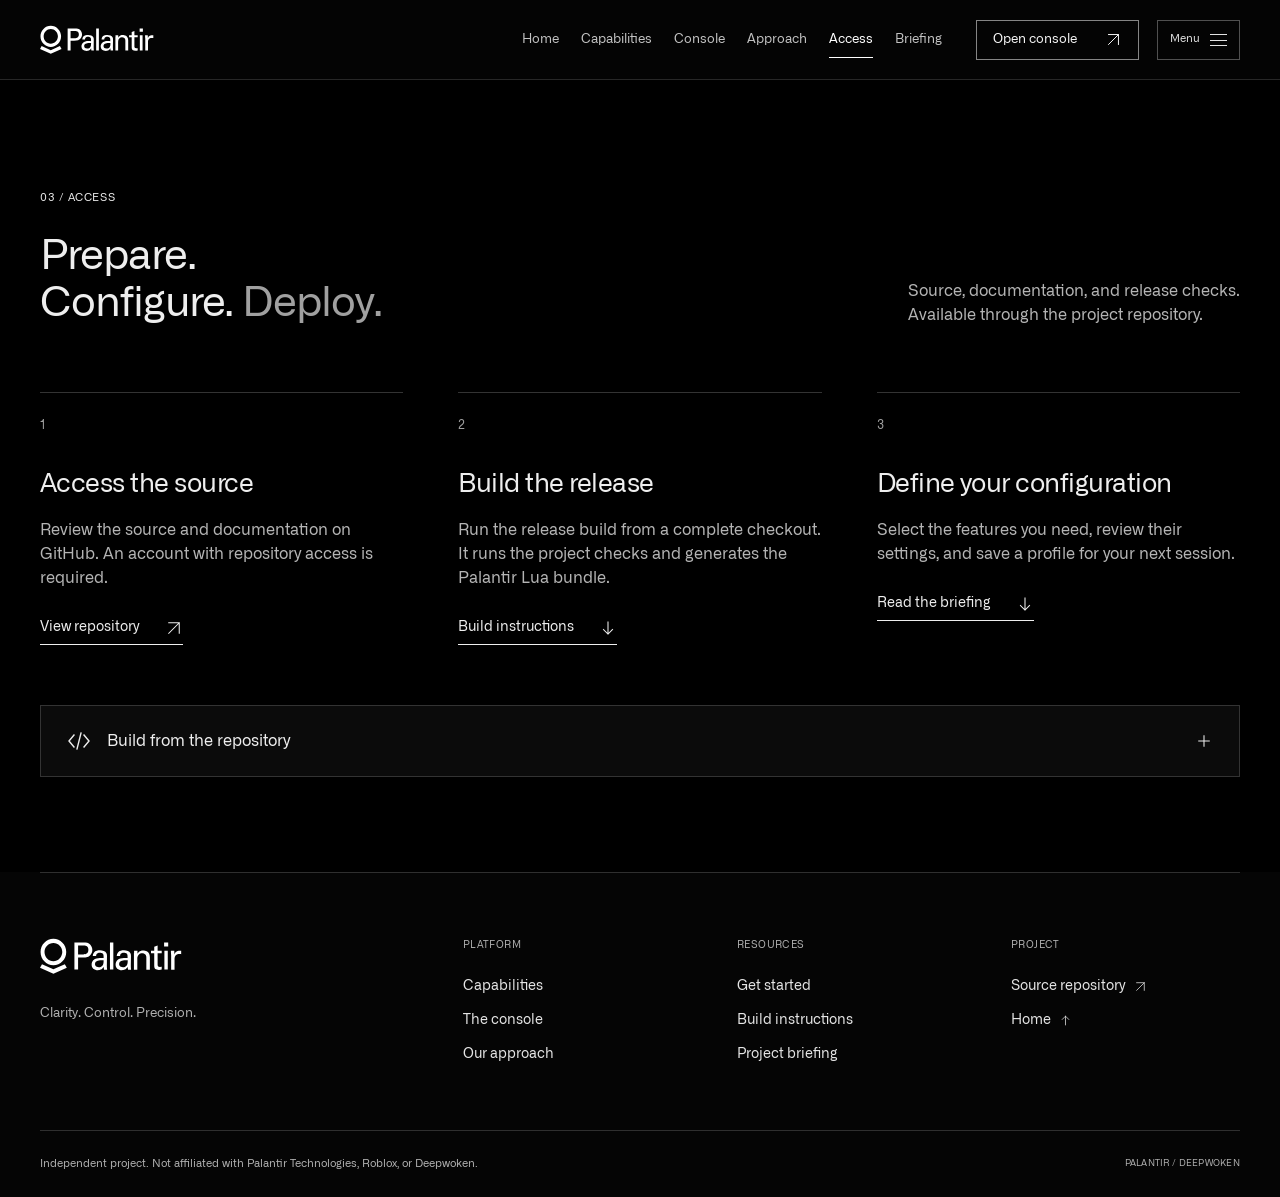
==== website/access/index.html @ 002abb77 "Use standalone page URLs and document loading transitions" ====
<!doctype html>
<!-- Generated by tools/build-site-pages.mjs from tools/site-template.html. -->
<html lang="en" class="site-views-ready" data-page="guide" data-view="guide">
<head>
  <meta charset="utf-8">
  <meta name="viewport" content="width=device-width, initial-scale=1">
  <meta name="theme-color" content="#000000">
  <meta name="color-scheme" content="dark">
  <meta name="description" content="Palantir brings situational awareness and precise control to Deepwoken. Combat analysis, world visuals, and session tools in one interface.">
  <meta property="og:title" content="Access — Palantir">
  <meta property="og:description" content="Palantir brings situational awareness and precise control to Deepwoken. Combat analysis, world visuals, and session tools in one interface.">
  <meta property="og:type" content="website">
  <meta property="og:url" content="https://corax32.github.io/palantir-z/access/">
  <link rel="canonical" href="https://corax32.github.io/palantir-z/access/">
  <title>Access — Palantir</title>
  <script>
    (() => {
      const root = document.documentElement;
      const page = root.dataset?.page || 'home';
      let arriving = false;
      try {
        if (typeof location.href === 'string') {
          const aliases = {'#features':'capabilities/','#interface':'console/','#approach':'approach/','#guide':'access/','#questions':'briefing/','#build-guide':'access/#build-guide'};
          if (page === 'home' && aliases[location.hash]) {
            location.replace(new URL(aliases[location.hash], location.href).href);
            return;
          }
          try {
            const key = 'palantir.page-transition.v1';
            const rawMarker = sessionStorage.getItem(key);
            sessionStorage.removeItem(key);
            const marker = JSON.parse(rawMarker || 'null');
            const age = Date.now() - Number(marker?.at);
            arriving = marker?.url === location.href && age >= 0 && age < 15000
              && !(typeof matchMedia === 'function' && matchMedia('(prefers-reduced-motion: reduce)').matches);
            if (arriving) root.classList.add('page-arriving');
          } catch { /* Navigation still works when storage is unavailable. */ }
        }
        const backNavigation = performance.getEntriesByType('navigation')[0]?.type === 'back_forward';
        const requested = new URLSearchParams(location.search).get('intro') === '1';
        if (!arriving && (requested || (page === 'home' && !backNavigation && !location.hash))) {
          root.classList.add('intro-pending');
        }
      } catch { /* Content remains usable when visual setup is unavailable. */ }
    })();
  </script>
  <link rel="icon" href="../favicon.svg?v=20261020-official-mark" type="image/svg+xml">
  <link rel="stylesheet" href="../palantir-preview.css?v=20261022-isolated">
  <link rel="stylesheet" href="../styles.css?v=20261022-pages">
  <link rel="stylesheet" href="../motion.css?v=20261022-pages">
  <link rel="preload" href="../assets/fonts/AllianceNo1-Regular.woff2" as="font" type="font/woff2" crossorigin>
  <link rel="preload" href="../assets/fonts/AllianceNo2-Regular.woff2" as="font" type="font/woff2" crossorigin>
  <link rel="stylesheet" href="../brand.css?v=20261022-editorial">
  <link rel="stylesheet" href="../transitions.css?v=20261022-pages">
  <script src="../motion.js?v=20261022-pages" defer></script>
  <script src="../app.js?v=20261022-pages" defer></script>
  <script src="../transitions.js?v=20261022-pages" defer></script>
  <script src="../palantir-controls.js?v=20261020-palantir" defer></script>
  <script src="../palantir-preview.js?v=20261022-pages" defer></script>
</head>
<body>
  <a class="skip-link" href="#main">Skip to content</a>
  <div id="page-transition" data-phase="idle" aria-hidden="true" inert>
    <div class="transition-curtain"></div>
    <div class="transition-mark"><img src="../assets/palantir-mark.svg" width="401" height="494" alt=""></div>
  </div>
  <div class="site-intro" id="site-intro" aria-hidden="true">
    <div class="intro-grid" aria-hidden="true"></div>
    <div class="intro-center" aria-hidden="true">
      <div class="intro-frame"><span></span><span></span><span></span><span></span></div>
      <div class="intro-logo-wrap">
        <svg class="intro-logo" viewBox="0 0 401 494" aria-hidden="true"><defs><path id="intro-mark-shape" pathLength="1" d="M371.928849,357.289894 L400.39,410.386051 L200.423563,493.218741 L0.39,410.386051 L28.9182766,357.289894 L200.423563,429.315402 L371.928849,357.289894 Z M200.423563,0.72 C306.347375,0.72 392.267832,84.2239436 392.267832,187.194241 C392.267832,290.164538 306.414501,373.668481 200.423563,373.668481 C94.4326246,373.668481 8.51216815,290.164538 8.51216815,187.194241 C8.51216815,84.2239436 94.4326246,0.72 200.423563,0.72 Z M200.423563,58.4478067 C127.122673,58.4478067 67.783858,116.108488 67.783858,187.328491 C67.783858,258.548495 127.189799,316.276301 200.423563,316.276301 C273.657327,316.276301 333.063267,258.61562 333.063267,187.395617 C333.063267,116.175613 273.724452,58.4478067 200.423563,58.4478067 Z"/></defs><use class="intro-outline" href="#intro-mark-shape"/><use class="intro-fill" href="#intro-mark-shape"/></svg>
      </div>
      <img class="intro-wordmark" src="../assets/palantir-wordmark.svg" width="83" height="21" alt="">
      <span class="intro-caption">CLARITY. CONTROL. PRECISION.</span>
    </div>
    <button class="intro-skip" type="button" tabindex="-1">Skip intro <svg class="icon" aria-hidden="true" focusable="false"><use href="#arrow-up-right"/></svg></button>
  </div>
  <svg class="icon-definitions" xmlns="http://www.w3.org/2000/svg" aria-hidden="true">
    <symbol id="arrow-up-right" viewBox="0 0 24 24"><path d="M5 19 19 5M5 5h14v14"/></symbol>
    <symbol id="arrow-right" viewBox="0 0 24 24"><path d="M4 12h16m-6-6 6 6-6 6"/></symbol>
    <symbol id="icon-home" viewBox="0 0 24 24"><path d="m3 10 9-7 9 7M5 8.5v11a1 1 0 0 0 1 1h4v-6h4v6h4a1 1 0 0 0 1-1v-11"/></symbol>
    <symbol id="icon-combat" viewBox="0 0 24 24"><path d="m8.5 12.5 8.3-8.3L21 3l-1.2 4.2-8.3 8.3ZM7 11l6 6m-3-3-4.2 4.2"/><circle cx="4.75" cy="19.25" r="1.5"/></symbol>
    <symbol id="icon-defense" viewBox="0 0 24 24"><path d="m12 3 8 3v6c0 5-8 9-8 9s-8-4-8-9V6l8-3Z"/><path d="m8 12 3 3 5-6"/></symbol>
    <symbol id="icon-visuals" viewBox="0 0 24 24"><path d="M2 12s4-7 10-7 10 7 10 7-4 7-10 7S2 12 2 12Z"/><circle cx="12" cy="12" r="3"/></symbol>
    <symbol id="icon-profiles" viewBox="0 0 24 24"><path d="M5 3v18M12 3v18M19 3v18"/><path d="M2 8h6m1 9h6m1-10h6"/></symbol>
    <symbol id="icon-performance" viewBox="0 0 24 24"><path d="M3 17V8m6 9V4m6 13v-6m6 6V6M2 21h20"/></symbol>
    <symbol id="icon-copy" viewBox="0 0 24 24"><rect x="8" y="8" width="12" height="13" rx="2"/><path d="M16 8V3H3v13h5"/></symbol>
    <symbol id="arrow-down-right" viewBox="0 0 24 24"><path d="m5 5 14 14M5 19h14V5"/></symbol>
    <symbol id="arrow-up-left" viewBox="0 0 24 24"><path d="M19 19 5 5m0 14V5h14"/></symbol>
    <symbol id="arrow-down" viewBox="0 0 24 24"><path d="M12 4v16m-6-6 6 6 6-6"/></symbol>
    <symbol id="arrow-up" viewBox="0 0 24 24"><path d="M12 20V4m-6 6 6-6 6 6"/></symbol>
    <symbol id="icon-plus" viewBox="0 0 24 24"><path d="M5 12h14M12 5v14"/></symbol>
    <symbol id="icon-turn" viewBox="0 0 24 24"><path d="M5 4v9a3 3 0 0 0 3 3h12m-4-4 4 4-4 4"/></symbol>
    <symbol id="icon-automation" viewBox="0 0 24 24"><path d="M4 10V7a3 3 0 0 1 3-3h13m-4-3 4 3-4 3M20 14v3a3 3 0 0 1-3 3H4m4-3-4 3 4 3"/><path d="M10 10h4v4h-4z"/></symbol>
    <symbol id="icon-code" viewBox="0 0 24 24"><path d="m7 6-5 6 5 6m10-12 5 6-5 6M14 4l-4 16"/></symbol>
    <symbol id="icon-monitor" viewBox="0 0 24 24"><path d="M3 4h18v13H3zM8 21h8m-4-4v4"/><path d="M6 7h4"/></symbol>
    <symbol id="icon-minimize" viewBox="0 0 24 24"><path d="M5 16h14"/></symbol>
    <symbol id="icon-maximize" viewBox="0 0 24 24"><path d="M5 5h14v14H5z"/></symbol>
  </svg>

  <header class="site-header">
    <a class="brand" href=".././" aria-label="Palantir home"><img class="brand-logo" src="../assets/palantir-wordmark.svg" width="83" height="21" alt="" aria-hidden="true"></a>
    <div class="header-shortcuts" role="navigation" aria-label="Page tabs"><a href=".././">Home</a><a href="../capabilities/">Capabilities</a><a href="../console/">Console</a><a href="../approach/">Approach</a><a href="../access/" aria-current="page">Access</a><a href="../briefing/">Briefing</a></div>
    <div class="header-actions">
      <a class="header-start" href="../console/">Open console <svg class="icon" aria-hidden="true" focusable="false"><use href="#arrow-up-right"/></svg></a>
      <button class="menu-toggle" type="button" aria-expanded="false" aria-controls="navigation"><span>Menu</span><span class="menu-lines" aria-hidden="true"></span></button>
    </div>
    <nav id="navigation" aria-label="Main navigation">
      <div class="nav-main"><span class="nav-label">NAVIGATION</span><a href=".././">Home <svg class="icon" aria-hidden="true" focusable="false"><use href="#arrow-up-right"/></svg></a><a href="../capabilities/">Capabilities <svg class="icon" aria-hidden="true" focusable="false"><use href="#arrow-up-right"/></svg></a><a href="../console/">The console <svg class="icon" aria-hidden="true" focusable="false"><use href="#arrow-up-right"/></svg></a><a href="../approach/">Our approach <svg class="icon" aria-hidden="true" focusable="false"><use href="#arrow-up-right"/></svg></a><a href="../access/" aria-current="page">Access <svg class="icon" aria-hidden="true" focusable="false"><use href="#arrow-up-right"/></svg></a></div>
      <div class="nav-aside"><span class="nav-label">PALANTIR / DEEPWOKEN</span><p>Clarity.<br>Control.<br>Precision.</p><a href="../briefing/">Project briefing <svg class="icon" aria-hidden="true" focusable="false"><use href="#arrow-right"/></svg></a><a href="https://github.com/corax32/palantir-main" target="_blank" rel="noopener noreferrer">Source repository <svg class="icon" aria-hidden="true" focusable="false"><use href="#arrow-up-right"/></svg></a></div>
    </nav>
  </header>

  <main id="main">
    <section id="guide" class="guide section-shell" data-site-view="guide" aria-labelledby="guide-title">
      <div class="section-heading"><div><span class="eyebrow">03 / ACCESS</span><h2 id="guide-title">Prepare.<br>Configure. <span class="muted-word">Deploy.</span></h2></div><p>Source, documentation, and release checks.<br>Available through the project repository.</p></div>
      <div class="guide-grid"><article class="guide-step"><span class="step-number">1</span><h3>Access the source</h3><p>Review the source and documentation on GitHub. An account with repository access is required.</p><a class="text-link" href="https://github.com/corax32/palantir-main" target="_blank" rel="noopener noreferrer">View repository <svg class="icon" aria-hidden="true" focusable="false"><use href="#arrow-up-right"/></svg></a></article><article class="guide-step"><span class="step-number">2</span><h3>Build the release</h3><p>Run the release build from a complete checkout. It runs the project checks and generates the Palantir Lua bundle.</p><a class="text-link" href="#build-guide">Build instructions <svg class="icon" aria-hidden="true" focusable="false"><use href="#arrow-down"/></svg></a></article><article class="guide-step"><span class="step-number">3</span><h3>Define your configuration</h3><p>Select the features you need, review their settings, and save a profile for your next session.</p><a class="text-link" href="../briefing/">Read the briefing <svg class="icon" aria-hidden="true" focusable="false"><use href="#arrow-down"/></svg></a></article></div>
      <details class="build-guide" id="build-guide"><summary><span><svg class="icon code-brackets" aria-hidden="true" focusable="false"><use href="#icon-code"/></svg> Build from the repository</span><svg class="icon details-plus" aria-hidden="true" focusable="false"><use href="#icon-plus"/></svg></summary><div class="build-guide-content"><p>With Node.js installed and the complete repository checked out, run this from the repository root. The project's build documentation describes its bundled tools and platform requirements.</p><div class="code-block"><code id="build-command">node palantir-main/.vscode/palantir.js build --mode release</code><button type="button" id="copy-command" aria-label="Copy build command"><svg class="icon" aria-hidden="true" focusable="false"><use href="#icon-copy"/></svg><span>Copy</span></button></div><p class="output-note">Output: <code>palantir-main/output/release/palantir.lua</code></p><p id="copy-status" class="copy-status" role="status"></p><a class="text-link" href="https://github.com/corax32/palantir-main/blob/main/palantir-main/.vscode/README.md" target="_blank" rel="noopener noreferrer">Read the build documentation <svg class="icon" aria-hidden="true" focusable="false"><use href="#arrow-up-right"/></svg></a></div></details>
    </section>
  </main>
  <footer class="site-footer">
    <div class="footer-main section-shell">
      <div class="footer-brand"><a class="brand" href=".././" aria-label="Palantir home"><img class="brand-logo" src="../assets/palantir-wordmark.svg" width="83" height="21" alt="" aria-hidden="true"></a><p>Clarity. Control. Precision.</p></div>
      <div class="footer-column"><h2>PLATFORM</h2><a href="../capabilities/">Capabilities</a><a href="../console/">The console</a><a href="../approach/">Our approach</a></div>
      <div class="footer-column"><h2>RESOURCES</h2><a href="../access/" aria-current="page">Get started</a><a href="#build-guide">Build instructions</a><a href="../briefing/">Project briefing</a></div>
      <div class="footer-column"><h2>PROJECT</h2><a href="https://github.com/corax32/palantir-main" target="_blank" rel="noopener noreferrer">Source repository <svg class="icon" aria-hidden="true" focusable="false"><use href="#arrow-up-right"/></svg></a><a href=".././">Home <svg class="icon" aria-hidden="true" focusable="false"><use href="#arrow-up"/></svg></a></div>
    </div>
    <div class="footer-bottom section-shell"><p>Independent project. Not affiliated with Palantir Technologies, Roblox, or Deepwoken.</p><span>PALANTIR / DEEPWOKEN</span></div>
  </footer>
</body>
</html>
---- website/palantir-preview.css ----
@font-face{font-family:Palantir Lexend;src:url('assets/lexend.ttf') format('truetype');font-weight:400;font-style:normal;font-display:swap}
@font-face{font-family:Palantir Lexend;src:url('assets/lexend-medium.ttf') format('truetype');font-weight:500;font-style:normal;font-display:swap}
@font-face{font-family:Palantir Lexend;src:url('assets/lexend-bold.ttf') format('truetype');font-weight:700;font-style:normal;font-display:swap}


.preview-stage{width:100%;max-width:780px;min-width:0}
.palantir-window{--dw-background:#000;--dw-main:#0c0c0c;--dw-accent:#d4d4d4;--dw-outline:#252525;--dw-font:#999;position:relative;height:560px;min-width:0;border:1px solid #333;border-radius:8px;background:var(--dw-background);color:var(--dw-font);font:400 12px/1.5 'Palantir Lexend',Arial,sans-serif;box-shadow:0 24px 65px #0009;text-align:left;isolation:isolate;overflow:hidden}
.palantir-window button,.palantir-window input,.palantir-window select{font:inherit;color:inherit}
.dw-header{height:44px;display:flex;align-items:center;justify-content:space-between;gap:14px;margin:0 12px 0 16px;border-bottom:1px solid var(--dw-outline)}
.dw-title{display:flex;align-items:center;gap:8px;color:#ddd;font-size:18px;font-weight:700;letter-spacing:.2px;white-space:nowrap}
.dw-title-mark{display:block;width:auto;height:1.111111em;object-fit:contain;flex-shrink:0}

.dw-search{position:relative;width:190px;flex-shrink:1;min-width:90px;z-index:5}
.dw-search input{border:1px solid var(--dw-outline);background:var(--dw-main);border-radius:0;height:28px;width:100%;padding:0 10px;font-size:11px;color:var(--dw-font)}
.dw-search input::placeholder{color:var(--dw-font);opacity:1}
.dw-search-results{position:absolute;right:0;top:33px;width:310px;max-width:calc(100vw - 58px);max-height:360px;overflow-y:auto;background:var(--dw-main);border:1px solid var(--dw-outline);box-shadow:0 12px 28px #000c;padding:4px}
.dw-result{display:block;width:100%;border:0;border-bottom:1px solid var(--dw-outline);background:transparent;text-align:left;padding:9px 8px;line-height:1.4;font-size:12px}
.dw-result:hover,.dw-result:focus-visible{background:var(--dw-outline)}
.dw-result small{display:block;color:var(--dw-font);font-size:10px;margin-top:3px;opacity:.85}
.dw-no-results{padding:10px;font-size:11px}
.dw-body{height:calc(100% - 72px);position:relative}
.dw-sidebar{position:absolute;left:0;top:0;bottom:0;width:56px;background:var(--dw-background);border-right:1px solid var(--dw-outline);padding:13px 8px;z-index:3;overflow:hidden;transition:width .18s ease}
.dw-sidebar:hover,.dw-sidebar:focus-within{width:144px;box-shadow:12px 0 18px #0005}
.dw-tab{position:relative;display:flex;align-items:center;gap:15px;width:100%;height:40px;border:0;background:none;padding:0 8px;font-weight:500;white-space:nowrap;color:var(--dw-font);text-align:left}
.dw-tab .icon{height:20px;width:20px;flex-shrink:0}
.dw-tab span{opacity:0;transition:opacity .14s}
.dw-sidebar:hover .dw-tab span,.dw-sidebar:focus-within .dw-tab span{opacity:1}
.dw-tab[aria-selected=true]{color:var(--dw-accent)}
.dw-tab[aria-selected=true]:before{content:'';position:absolute;left:-5px;top:11px;width:2px;height:18px;background:var(--dw-accent)}
.dw-tab:hover{color:var(--dw-accent);background:var(--dw-main)}
.dw-panels{height:100%;margin-left:56px;padding:10px 10px 10px 8px;min-width:0}
.dw-panel{display:grid;grid-template-columns:repeat(2,minmax(0,1fr));gap:8px;height:100%;min-width:0}
.dw-column{overflow-y:auto;overscroll-behavior:contain;min-width:0;scrollbar-width:thin;scrollbar-color:var(--dw-outline) var(--dw-background);padding-right:2px}
.dw-group{background:var(--dw-main);padding:10px 9px 9px;margin-bottom:8px;border:1px solid transparent;min-width:0}
.dw-group h3{font-size:11px;line-height:15px;font-weight:700;margin:0 0 7px;padding-left:8px;border-left:3px solid var(--dw-accent);color:var(--dw-font)}
.dw-control{margin:1px 0;min-width:0;border-radius:2px;scroll-margin:10px}
.dw-control:focus-within{position:relative;z-index:1}
.dw-toggle{width:100%;display:flex;align-items:center;justify-content:space-between;gap:9px;border:0;background:transparent;min-height:29px;padding:4px 0;text-align:left;font-size:11px!important;line-height:1.4!important}
.dw-toggle:hover{color:var(--dw-accent)}
.dw-switch-track{position:relative;flex:0 0 28px;width:28px;height:16px;background:#292929;border-radius:10px;transition:background .15s}
.dw-switch-track:after{content:'';position:absolute;top:3px;left:3px;width:10px;height:10px;border-radius:50%;background:#ddd;transition:transform .15s}
.dw-toggle[aria-checked=true] .dw-switch-track{background:var(--dw-accent)}
.dw-toggle[aria-checked=true] .dw-switch-track:after{background:#fff;transform:translateX(12px);box-shadow:0 0 1px #0005}
.dw-field-label{display:block;font-size:11px;margin:7px 0 4px;line-height:1.45}
.dw-slider-shell{position:relative;display:flex;align-items:center;height:24px;margin:0 0 5px}
.palantir-window input[type=range]{-webkit-appearance:none;appearance:none;width:100%;height:13px;margin:0;border:1px solid var(--dw-outline);border-radius:1px;background:linear-gradient(to right,var(--dw-accent) var(--dw-fill),var(--dw-background) var(--dw-fill));cursor:ew-resize}
.palantir-window input[type=range]::-webkit-slider-thumb{-webkit-appearance:none;width:3px;height:17px;background:var(--dw-accent);border:0;border-radius:0;box-shadow:0 0 0 1px #0006}
.palantir-window input[type=range]::-moz-range-thumb{width:3px;height:17px;background:var(--dw-accent);border:0;border-radius:0}
.dw-slider-value{position:absolute;left:0;right:0;top:3px;line-height:18px;font-size:10px;text-align:center;pointer-events:none;color:white;text-shadow:0 1px 2px #000,0 0 2px #000}
.dw-select,.dw-text{width:100%;min-width:0;height:28px;border:1px solid var(--dw-outline);border-radius:0;background:var(--dw-background);padding:0 7px;font-size:11px!important;margin:0 0 5px}
.dw-select{cursor:pointer}
.dw-text::placeholder{color:var(--dw-font);opacity:.65}
.dw-color-row{display:flex;align-items:center;justify-content:space-between;gap:8px;min-height:27px}
.dw-color-row label{font-size:11px}
.dw-color{appearance:none;width:20px;height:19px;padding:0;border:1px solid var(--dw-outline);background:none;cursor:pointer;flex-shrink:0}
.dw-color::-webkit-color-swatch-wrapper{padding:0}
.dw-color::-webkit-color-swatch{border:0}
.dw-color::-moz-color-swatch{border:0}
.dw-button{display:block;width:100%;min-height:29px;padding:5px 6px;border:1px solid var(--dw-outline);background:var(--dw-background);font-size:10px!important;line-height:1.4!important;margin:6px 0;text-align:center}
.dw-button:hover{border-color:var(--dw-accent);color:var(--dw-accent)}
.dw-note{font-size:10px;line-height:1.6;color:var(--dw-font);opacity:.85;margin:6px 0}
.dw-footer{height:28px;display:flex;align-items:center;gap:10px;padding:0 12px;border-top:1px solid var(--dw-outline);background:var(--dw-background);font-size:9px;overflow:hidden}
.dw-footer-label{flex-shrink:0;letter-spacing:.7px;font-size:8px;color:var(--dw-accent)}
.dw-status{min-width:0;overflow:hidden;text-overflow:ellipsis;white-space:nowrap}
.palantir-window :is(button,input,select):focus-visible{outline:1px solid var(--dw-accent);outline-offset:2px}
.dw-flash{animation:dw-highlight 1.8s ease-out}
@keyframes dw-highlight{0%,35%{box-shadow:0 0 0 2px var(--dw-accent);background:var(--dw-outline)}100%{box-shadow:0 0 0 2px transparent}}
.palantir-window[data-animations=false] *,.palantir-window[data-animations=false] *::before,.palantir-window[data-animations=false] *::after{transition:none!important;animation:none!important}
.dw-caption{display:flex;align-items:flex-start;justify-content:space-between;gap:18px;margin-top:14px;color:#999;font-size:10px;line-height:1.7}
.dw-caption p{max-width:320px}
.dw-expand{display:inline-flex;align-items:center;gap:8px;white-space:nowrap;background:none;border:0;border-bottom:1px solid #444;padding:0 0 3px;color:#ccc;font-size:11px}
.dw-expand .icon{height:14px;width:14px}
.dw-dialog{width:min(820px,calc(100vw - 32px));max-width:none;max-height:calc(100dvh - 24px);padding:12px;background:#080808;color:#ddd;border:1px solid #444;border-radius:10px;overflow:auto}
.dw-dialog::backdrop{background:#000b;backdrop-filter:blur(6px)}
.dw-dialog-top{display:flex;justify-content:space-between;align-items:center;margin:0 2px 10px;gap:16px;font-size:11px;color:#999}
.dw-close{display:flex;align-items:center;gap:8px;background:none;border:1px solid #333;padding:5px 9px;font-size:11px}
.dw-close .icon{width:14px;height:14px;transform:rotate(45deg)}
.dw-dialog .palantir-window{height:min(610px,calc(100dvh - 96px));min-height:240px;box-shadow:none}
@media(max-width:1180px){.preview-stage{max-width:780px;justify-self:center}.palantir-window{height:560px}}
@media(max-width:600px){.palantir-window{height:540px}.dw-title{font-size:12px;gap:6px}.dw-header{gap:10px;margin-left:12px;margin-right:10px}.dw-search{width:155px}.dw-search input{font-size:10px;padding-inline:7px}.dw-panel{display:block;overflow-y:auto;overscroll-behavior:contain;scrollbar-width:thin;scrollbar-color:var(--dw-outline) var(--dw-background)}.dw-column{overflow:visible;padding-right:2px}.dw-panels{padding-right:7px}.dw-group{padding:10px 10px 9px}.dw-sidebar{width:46px;padding-inline:3px}.dw-panels{margin-left:46px}.dw-tab{padding-left:10px;gap:15px}.dw-tab[aria-selected=true]:before{left:0}.dw-caption{font-size:9px;gap:14px}.dw-expand{font-size:10px}.dw-caption p{max-width:200px}.dw-dialog{padding:8px;width:calc(100vw - 16px)}.dw-dialog-top{font-size:10px}}
@media(max-width:380px){.dw-title{font-size:11px}.dw-search{width:145px}.dw-caption{flex-wrap:wrap}.dw-caption p{max-width:none}.dw-footer-label{font-size:7px}}
@media(prefers-reduced-motion:reduce){.palantir-window *,.palantir-window *::before,.palantir-window *::after{animation:none!important;transition:none!important}}
---- website/styles.css ----
:root { color-scheme:dark; --bg:#000000; --surface:#0b0b0b; --surface-raised:#111111; --surface-hover:#181818; --text:#eeeeee; --muted:#b4b4b4; --subtle:#a0a0a0; --line:#333333; --line-strong:#787878; --max:1440px; --gutter:40px; font-synthesis:none; }
* { box-sizing:border-box; }
html { scroll-behavior:smooth; scroll-padding-top:115px; }
body { margin:0; background:var(--bg); color:var(--text); line-height:1.5; }
h1,h2,h3,p { margin:0; }
button,input,select { font:inherit; }
button,a,input,summary { -webkit-tap-highlight-color:transparent; }
a { color:inherit; text-decoration:none; }
button { color:inherit; cursor:pointer; }
button:disabled { cursor:default; }
:is(button,a,summary,input,select,[tabindex]):focus-visible { outline:2px solid currentColor; outline-offset:5px; }
button svg,button span { pointer-events:none; }
::selection { background:#d6d6d6; color:#000000; }
[hidden] { display:none!important; }
.section-shell { width:min(var(--max),calc(100% - var(--gutter)*2)); margin-inline:auto; }
.icon-definitions { position:absolute; width:0; height:0; overflow:hidden; }
.icon { width:24px; height:24px; fill:none; stroke:currentColor; stroke-width:1.4; stroke-linecap:square; stroke-linejoin:miter; flex-shrink:0; }
.skip-link { position:fixed; left:20px; top:-80px; z-index:100; background:var(--surface-raised); color:var(--text); border:1px solid var(--line-strong); padding:14px 20px; }
.skip-link:focus { top:20px; }
.eyebrow { display:flex; align-items:center; gap:22px; font-size:11px; line-height:1.5; letter-spacing:.05em; }
.muted-word { color:var(--subtle); }
.text-link { display:inline-flex; align-items:center; gap:25px; font-size:16px; line-height:1.4; border-bottom:1px solid currentColor; padding-bottom:6px; }
.text-link .icon { width:18px; height:18px; transition:transform .25s ease; }
.text-link:hover .icon { transform:translate(3px,-3px); }

/* Edge-to-edge project masthead, with useful desktop shortcuts. */
.site-header { position:fixed; z-index:50; top:0; left:0; width:100%; height:80px; padding:18px max(var(--gutter),calc((100% - var(--max))/2)); display:flex; align-items:center; justify-content:space-between; gap:34px; color:#f4f4f4; background:#050505ee; backdrop-filter:blur(14px); -webkit-backdrop-filter:blur(14px); border-bottom:1px solid #ffffff24; }
.brand { display:inline-flex; align-items:center; flex-shrink:0; }
.brand-logo { display:block; width:114px; height:auto; aspect-ratio:83/21; filter:brightness(0) invert(1); }
.header-shortcuts { display:flex; align-items:center; gap:22px; margin-left:auto; font-size:13px; color:#c2c2c2; }
.header-shortcuts a:hover { color:#fff; }
.header-shortcuts a { position:relative; padding-block:10px; white-space:nowrap; transition:color .2s ease; }
.header-shortcuts a::after { content:''; position:absolute; left:0; right:0; bottom:1px; height:1px; background:currentColor; transform:scaleX(0); transform-origin:left; transition:transform .25s ease; }
.header-shortcuts a[aria-current="page"] { color:#fff; }
.header-shortcuts a[aria-current="page"]::after { transform:scaleX(1); }
.nav-main>a[aria-current="page"] { color:#fff; border-top-color:#999; }

/* Each route owns a persistent view; the console keeps its local settings. */
.site-views-ready #main { padding-top:80px; min-height:calc(100svh - 280px); }
.site-views-ready[data-view="home"] #main { padding-top:0; }
.site-views-ready .features { padding-top:90px; }
.site-views-ready .faq { border-top:0; padding-top:90px; }
.site-views-ready .console-section { border-top:0; }
@media (min-width:761px) and (max-width:1100px) {
  .site-header { gap:22px; }
  .header-shortcuts { gap:16px; }
  .site-header .header-start { display:none; }
}
.header-actions { display:flex; align-items:stretch; gap:18px; height:40px; }
.header-start { display:flex; align-items:center; justify-content:space-between; gap:28px; padding:8px 16px; border:1px solid #858585; background:transparent; color:#f5f5f5; font-size:13px; }
.header-start .icon { width:17px; height:17px; }
.header-start:hover,.menu-toggle:hover { background:#222222; }
.menu-toggle { width:83px; padding:0 12px; border:1px solid #505050; display:flex; align-items:center; justify-content:space-between; gap:10px; color:#e2e2e2; background:transparent; font-size:11px; }
.menu-lines { position:relative; display:block; width:20px; height:12px; border-block:1px solid currentColor; transition:border-color .2s; }
.menu-lines::before,.menu-lines::after { content:''; position:absolute; inset:50% 0 auto; height:1px; background:currentColor; transition:transform .2s; }
.menu-toggle[aria-expanded="true"] .menu-lines { border-color:transparent; }
.menu-toggle[aria-expanded="true"] .menu-lines::before { transform:rotate(45deg); }
.menu-toggle[aria-expanded="true"] .menu-lines::after { transform:rotate(-45deg); }
.site-header nav { display:none; position:absolute; top:100%; left:auto; right:max(var(--gutter),calc((100% - var(--max))/2)); width:min(900px,calc(100% - var(--gutter)*2)); grid-template-columns:1.2fr 1fr; gap:48px; padding:38px; background:var(--surface-raised); color:var(--text); border:1px solid var(--line); max-height:calc(100dvh - 100px); overflow-y:auto; box-shadow:0 20px 50px #0008; }
.site-header nav.is-open { display:grid; }
.nav-label { display:block; font-size:10px; letter-spacing:.08em; margin-bottom:28px; color:var(--subtle); }
.nav-main>a { display:flex; align-items:center; justify-content:space-between; gap:25px; font-size:clamp(25px,3vw,40px); padding:12px 0; border-top:1px solid var(--line); line-height:1.2; }
.nav-main>a .icon { width:22px; }
.nav-main>a:hover { color:var(--muted); }
.nav-aside { border-left:1px solid var(--line); padding-left:46px; }
.nav-aside p { font-size:32px; line-height:1.15; letter-spacing:-.03em; margin-bottom:30px; }
.nav-aside>a { display:flex; align-items:center; justify-content:space-between; padding:10px 0; font-size:14px; }
.nav-aside .icon { width:17px; }

/* Full-width opening field; content is independent of media and JavaScript. */
.hero { position:relative; isolation:isolate; min-height:min(100svh,1040px); display:flex; align-items:center; padding:170px 0 115px; background:#030303; color:#fff; overflow:hidden; }
.hero-field { position:absolute; top:0; right:0; z-index:-2; width:76%; height:100%; object-fit:cover; object-position:60%; opacity:.85; mask-image:linear-gradient(90deg,transparent,#000 30%); }
.hero::after { content:''; position:absolute; inset:0; z-index:-1; background:linear-gradient(90deg,#000000d9 0%,#00000055 56%,transparent),linear-gradient(0deg,#00000077,transparent 55%); }
.hero-copy .eyebrow { color:#c9c9c9; }
.hero h1 { max-width:1050px; font-size:clamp(64px,6.3vw,110px); font-weight:400; line-height:1.02; letter-spacing:-.035em; margin:36px 0 42px; }
.hero-bottom { display:flex; align-items:flex-end; justify-content:space-between; gap:40px; }
.hero-description { max-width:560px; font-size:20px; line-height:1.5; color:#d5d5d5; }
.hero-explore { display:flex; align-items:center; gap:32px; font-size:15px; }
.hero-explore .icon { width:52px; height:52px; padding:15px; border:1px solid #ffffff80; transition:background .25s,transform .25s; }
.hero-explore:hover .icon { background:#ffffff20; transform:translateY(4px); }
.hero-workflow { display:grid; grid-template-columns:repeat(3,minmax(0,1fr)); gap:30px; max-width:960px; margin-top:64px; }
.hero-workflow > div { border-left:1px solid #80808080; padding-left:18px; }
.hero-workflow span { display:block; font-size:10px; letter-spacing:.06em; color:#b3b3b3; }
.hero-workflow p { margin-top:11px; font-size:15px; color:#e6e6e6; }
.hero-rail { position:absolute; bottom:30px; left:0; right:0; display:flex; justify-content:space-between; gap:20px; border-top:1px solid #ffffff38; padding-top:18px; font-size:10px; letter-spacing:.06em; color:#c0c0c0; }

/* Editorial statement and capability index. */
.introduction { padding-block:115px 105px; }
.introduction>.eyebrow { color:var(--subtle); }
.introduction h2 { font-size:clamp(44px,4.6vw,76px); line-height:1.08; letter-spacing:-.025em; font-weight:400; max-width:1110px; margin-top:35px; }
.introduction-bottom { display:flex; justify-content:space-between; align-items:flex-end; gap:50px; margin-top:48px; }
.introduction-bottom p { max-width:605px; font-size:20px; line-height:1.55; color:var(--muted); }
.features { padding-block:20px 110px; }
.section-heading { display:flex; align-items:flex-end; justify-content:space-between; gap:50px; margin-bottom:48px; }
.section-heading h2 { font-size:clamp(36px,3.3vw,52px); letter-spacing:-.025em; line-height:1.12; font-weight:400; }
.section-heading .eyebrow+h2 { margin-top:26px; }
.section-heading>p { max-width:400px; font-size:16px; color:var(--muted); }
.section-heading>.eyebrow { color:var(--subtle); }
.feature-grid { display:grid; grid-template-columns:repeat(2,minmax(0,1fr)); gap:24px 64px; }
.feature { position:relative; isolation:isolate; display:grid; grid-template-columns:minmax(0,1fr) 44px; grid-template-rows:auto auto 1fr; align-items:start; gap:23px 20px; min-width:0; min-height:310px; padding:25px 0 32px; border-top:1px solid var(--line); }
.feature::before { content:''; position:absolute; inset:0 -16px; background:var(--surface); z-index:-1; opacity:0; transition:opacity .25s; }
.feature:hover::before,.feature:focus-within::before { opacity:1; }
.feature-top { grid-column:1/-1; display:flex; align-items:center; justify-content:space-between; gap:20px; }
.feature-index { font-size:11px; letter-spacing:.08em; color:var(--subtle); }
.feature-top .icon { width:24px; height:24px; color:var(--muted); }
.feature h3 { grid-column:1; grid-row:2; align-self:center; font-size:clamp(30px,3vw,44px); font-weight:400; letter-spacing:-.025em; line-height:1.12; }
.feature-description { grid-column:1/-1; grid-row:3; }
.feature p { max-width:480px; font-size:17px; color:var(--muted); line-height:1.6; }
.feature-detail { display:block; margin-top:22px; font-size:9px; letter-spacing:.07em; color:var(--subtle); }
.feature-link { grid-column:2; grid-row:2; width:44px; height:44px; display:grid; place-items:center; border:1px solid var(--line-strong); transition:background .2s,border-color .2s; }
.feature-link:hover,.feature-link:focus-visible { background:var(--surface-hover); border-color:var(--muted); }
.feature-link .icon { width:20px; height:20px; }

.console-section { background:var(--surface); border-block:1px solid var(--line); padding-block:100px; }
.console-section .preview-stage { position:relative; width:100%; max-width:none; min-width:0; scroll-margin-top:115px; }
.stage-coordinates { display:flex; justify-content:space-between; gap:20px; font-size:10px; color:var(--subtle); border-top:1px solid var(--line); padding:14px 0; letter-spacing:.04em; }
.console-section .palantir-window { border-radius:0; border-color:var(--line-strong); box-shadow:0 18px 36px #0005; height:650px; color-scheme:dark; }
.console-section .dw-caption { margin-top:22px; color:var(--muted); font-size:13px; }
.console-section .dw-caption p { max-width:670px; }
.console-section .dw-expand { color:var(--text); background:transparent; border:1px solid var(--line-strong); border-radius:0; padding:9px 13px; }
.console-section .dw-expand:hover { background:var(--surface-hover); }
.dw-dialog { color-scheme:dark; }
.approach { display:grid; grid-template-columns:1fr 1fr; background:var(--surface-raised); }
.approach-visual { position:relative; min-height:700px; overflow:hidden; background:#030303; display:grid; place-items:center; }
.approach-visual>img { position:absolute; width:100%; height:100%; object-fit:cover; object-position:72%; opacity:.65; }
.approach-visual>span { position:absolute; bottom:34px; left:40px; font-size:10px; letter-spacing:.06em; color:#c9c9c9; }
.approach-mark { z-index:1; display:grid; place-items:center; width:220px; height:220px; border:1px solid #ffffff50; border-radius:50%; background:#00000077; }
.approach-mark img { width:65px; height:auto; }
.approach-copy { align-self:center; padding:85px clamp(40px,5vw,125px); max-width:845px; }
.approach h2 { font-size:clamp(36px,3.1vw,53px); line-height:1.1; font-weight:400; letter-spacing:-.025em; margin-top:30px; }
.approach-copy>p { max-width:470px; font-size:18px; line-height:1.5; color:var(--muted); margin-top:26px; }
.approach-row { display:flex; gap:28px; margin-top:35px; }
.approach-row>span { font-size:10px; padding-top:5px; color:var(--subtle); }
.approach-row h3 { font-size:18px; font-weight:400; margin-bottom:8px; }
.approach-row p { font-size:15px; color:var(--muted); max-width:420px; }
.approach-copy>.text-link { margin-top:36px; }

.guide { padding-block:110px 95px; }
.guide-grid { display:grid; grid-template-columns:repeat(3,minmax(0,1fr)); gap:55px; margin-top:65px; }
.guide-step { border-top:1px solid var(--line); padding-top:23px; }
.step-number { display:block; font-size:12px; color:var(--subtle); margin-bottom:35px; }
.guide-step h3 { font-weight:400; font-size:26px; line-height:1.2; letter-spacing:-.02em; }
.guide-step p { font-size:16px; color:var(--muted); margin:18px 0 24px; max-width:375px; }
.guide-step .text-link { font-size:14px; }
.build-guide { margin-top:60px; border:1px solid var(--line); background:var(--surface); scroll-margin-top:115px; }
details summary { display:flex; align-items:center; justify-content:space-between; gap:20px; list-style:none; cursor:pointer; }
details summary::-webkit-details-marker { display:none; }
.build-guide summary { padding:23px 26px; font-size:16px; }
.build-guide summary>span { display:flex; align-items:center; gap:16px; }
.details-plus { width:18px; height:18px; transition:transform .25s; }
details[open]>summary .details-plus { transform:rotate(45deg); }
.build-guide-content { padding:0 26px 30px; }
.build-guide-content>p { max-width:760px; font-size:14px; color:var(--muted); }
.code-block { display:flex; align-items:center; justify-content:space-between; gap:25px; padding:21px; margin:24px 0 16px; background:var(--bg); color:var(--text); border:1px solid var(--line); }
.code-block code { font-size:14px; overflow-wrap:anywhere; }
.code-block button { display:inline-flex; align-items:center; gap:9px; padding:8px 10px; background:var(--surface-raised); color:var(--text); border:1px solid var(--line-strong); font-size:12px; }
.code-block button:hover { background:var(--surface-hover); }
.code-block button .icon { width:14px; height:14px; }
.output-note code { overflow-wrap:anywhere; }
.copy-status { min-height:26px; margin-top:8px; }
.build-guide .text-link { font-size:14px; }
.faq { display:grid; grid-template-columns:1fr 1.3fr; gap:70px; padding-block:70px 110px; border-top:1px solid var(--line); }
.faq h2 { font-size:clamp(32px,3.1vw,48px); font-weight:400; letter-spacing:-.025em; line-height:1.1; margin-top:27px; }
.faq details { border-bottom:1px solid var(--line); }
.faq summary { font-size:17px; padding:23px 0; }
.faq details:first-child summary { padding-top:0; }
.faq details p { font-size:16px; color:var(--muted); padding-bottom:25px; }

.closing { padding-block:95px 110px; color:#fff; background:#050505; }
.closing .eyebrow { color:#bdbdbd; }
.closing-link { display:flex; align-items:center; justify-content:space-between; gap:40px; padding-block:30px; }
.closing h2 { font-size:clamp(56px,7.3vw,132px); line-height:1.1; letter-spacing:-.04em; font-weight:400; }
.closing-link .icon { width:clamp(45px,8vw,115px); height:clamp(45px,8vw,115px); stroke-width:.7; transition:transform .25s; }
.closing-link:hover .icon { transform:translate(5px,-5px); }
.closing p { font-size:17px; color:#b5b5b5; }
.site-footer { background:#050505; color:#fff; }
.footer-main { display:grid; grid-template-columns:1.65fr 1fr 1fr 1fr; gap:45px; border-top:1px solid #ffffff2b; padding-block:65px; }
.footer-brand .brand-logo { width:142px; }
.footer-brand p { font-size:13px; color:#b0b0b0; margin-top:23px; }
.footer-column { display:flex; flex-direction:column; align-items:flex-start; gap:13px; }
.footer-column h2 { font-size:10px; font-weight:400; letter-spacing:.04em; color:#b0b0b0; margin-bottom:10px; }
.footer-column a { display:flex; align-items:center; gap:8px; font-size:14px; color:#e5e5e5; }
.footer-column a:hover { text-decoration:underline; }
.footer-column .icon { width:13px; height:13px; }
.footer-bottom { display:flex; align-items:center; justify-content:space-between; gap:35px; border-top:1px solid #ffffff2b; padding-block:25px; font-size:11px; color:#b0b0b0; }
.footer-bottom span { font-size:9px; letter-spacing:.03em; white-space:nowrap; }

@media (max-width:1100px) {
  :root { --gutter:30px; }
  .hero h1 { font-size:clamp(62px,8.4vw,100px); }
  .feature-grid { column-gap:40px; }
  .feature { gap:22px 16px; }
  .feature h3 { font-size:clamp(27px,3.5vw,38px); }
  .feature p { font-size:16px; }
  .approach-copy { padding:70px 40px; }
  .approach h2 { font-size:40px; }
  .guide-grid { gap:30px; }
  .guide-step h3 { font-size:23px; }
  .footer-main { gap:30px; grid-template-columns:1.3fr 1fr 1fr 1fr; }
}
@media (max-width:760px) {
  :root { --gutter:24px; }
  .site-header { height:68px; padding:12px var(--gutter); gap:15px; }
  .header-shortcuts { display:none; }
  .site-views-ready #main { padding-top:68px; }
  .site-views-ready .features,.site-views-ready .faq { padding-top:54px; }
  .header-actions { gap:8px; height:35px; }
  .header-start { gap:20px; font-size:13px; padding-inline:12px; }
  .menu-toggle { width:72px; padding:0 9px; }
  .site-header nav { right:var(--gutter); grid-template-columns:1fr; gap:30px; padding:28px; max-height:calc(100dvh - 88px); }
  .nav-main>a { font-size:30px; }
  .nav-aside { border-left:0; border-top:1px solid var(--line); padding:24px 0 0; }
  .nav-aside p { display:none; }
  .nav-aside .nav-label { margin-bottom:10px; }
  .hero { min-height:max(850px,100svh); padding:135px 0 115px; }
  .hero-field { width:100%; object-position:64%; }
  .hero h1 { font-size:clamp(48px,8.5vw,64px); margin:40px 0 50px; }
  .hero-bottom { align-items:flex-start; flex-direction:column; gap:42px; }
  .hero-description { font-size:18px; max-width:430px; }
  .hero-explore { width:100%; justify-content:space-between; font-size:14px; }
  .hero-explore .icon { width:44px; height:44px; padding:12px; }
  .hero-rail { font-size:8px; bottom:24px; }
  .hero-workflow { gap:16px; margin-top:40px; }
  .hero-workflow > div { padding-left:10px; }
  .hero-workflow span { font-size:8px; }
  .hero-workflow p { font-size:12px; margin-top:8px; }
  .introduction { padding-block:80px; }
  .introduction h2 { font-size:clamp(38px,6vw,52px); }
  .introduction-bottom { flex-direction:column; align-items:flex-start; gap:28px; margin-top:32px; }
  .introduction-bottom p { font-size:18px; }
  .section-heading { gap:24px; flex-direction:column; align-items:flex-start; margin-bottom:38px; }
  .section-heading h2 { font-size:38px; }
  .features { padding-block:10px 75px; }
  .feature-grid { grid-template-columns:1fr; gap:0; }
  .feature { min-height:auto; padding-block:25px 34px; }
  .feature::before { inset:0 -12px; }
  .feature h3 { font-size:36px; }
  .feature p { max-width:570px; }
  .feature-detail { font-size:9px; margin-top:18px; }
  .console-section { padding-block:70px; }
  .console-section .palantir-window { height:560px; }
  .stage-coordinates { font-size:8px; }
  .console-section .dw-caption { font-size:12px; }
  .approach { grid-template-columns:1fr; }
  .approach-visual { min-height:380px; }
  .approach-copy { max-width:none; padding:65px var(--gutter); }
  .approach h2 { font-size:40px; }
  .approach-copy>p { max-width:540px; }
  .guide { padding-block:75px; }
  .guide-grid { grid-template-columns:1fr; gap:36px; margin-top:40px; }
  .guide-step { padding-top:18px; }
  .step-number { margin-bottom:18px; }
  .guide-step h3 { font-size:26px; }
  .guide-step p { max-width:550px; }
  .faq { grid-template-columns:1fr; gap:45px; padding-block:65px 80px; }
  .faq summary { font-size:16px; }
  .closing { padding-block:65px 75px; }
  .closing-link { gap:24px; }
  .closing h2 { font-size:clamp(45px,8vw,62px); }
  .footer-main { grid-template-columns:1fr 1fr; gap:38px 24px; padding-block:50px; }
  .footer-bottom { align-items:flex-start; flex-direction:column; gap:16px; }
}
@media (max-width:420px) {
  :root { --gutter:20px; }
  .brand-logo { width:94px; }
  .header-start { gap:8px; font-size:11px; padding-inline:9px; }
  .header-start .icon { width:13px; height:13px; }
  .menu-toggle { width:35px; padding:8px; }
  .menu-toggle>span:first-child { position:absolute; width:1px; height:1px; overflow:hidden; clip-path:inset(50%); }
  .hero h1 { font-size:clamp(39px,11vw,46px); letter-spacing:-.04em; }
  .hero-description { font-size:16px; }
  .hero-rail { font-size:7px; gap:12px; }
  .hero-workflow { gap:10px; }
  .hero-workflow span { font-size:7px; letter-spacing:0; }
  .introduction h2 { font-size:36px; }
  .feature { gap:20px 12px; }
  .feature h3 { font-size:clamp(26px,8vw,32px); }
  .feature p { font-size:15px; }
  .stage-coordinates { font-size:7px; letter-spacing:0; gap:8px; }
  .build-guide summary { padding:20px 15px; font-size:14px; }
  .build-guide-content { padding:0 15px 24px; }
  .code-block { align-items:flex-start; flex-direction:column; padding:16px; gap:15px; }
  .code-block code { font-size:12px; }
  .closing-link { gap:15px; }
  .closing h2 { font-size:39px; }
  .closing p { font-size:15px; }
  .footer-main { column-gap:20px; }
  .footer-brand { grid-column:1/-1; }
  .footer-column a { font-size:13px; }
}
@media (prefers-reduced-motion:reduce) {
  html { scroll-behavior:auto; }
  *,*::before,*::after { transition:none!important; animation:none!important; }
  .feature:hover h3,.text-link:hover .icon,.closing-link:hover .icon,.hero-explore:hover .icon { transform:none; }
}
---- website/motion.css ----
:root { --motion-ease: cubic-bezier(.22, 1, .36, 1); --motion-control: .25s ease-in-out; }
/* No scroll locks or input trap; CSS dismisses the overlay if its controller fails. */
.site-intro { display: none; position: fixed; inset: 0; z-index: 80; background: #070707; place-items: center; overflow: hidden; pointer-events: none; }
.intro-pending .site-intro { display: grid; animation: intro-exit .6s var(--motion-ease) 2.7s forwards; }
.intro-grid { position: absolute; inset: 0; background-image: linear-gradient(#ffffff09 1px, transparent 1px), linear-gradient(90deg, #ffffff09 1px, transparent 1px); background-size: 80px 80px; mask-image: radial-gradient(ellipse at center, #000, transparent 65%); }
.intro-center { position: relative; display: flex; flex-direction: column; align-items: center; }
.intro-frame { position: absolute; width: 240px; height: 240px; top: -42px; animation: intro-frame 1.6s var(--motion-ease) both; }
.intro-frame span { width: 15px; height: 15px; position: absolute; border-color: #626262; border-style: solid; border-width: 0; }
.intro-frame span:nth-child(1) { top: 0; left: 0; border-top-width: 1px; border-left-width: 1px; }
.intro-frame span:nth-child(2) { top: 0; right: 0; border-top-width: 1px; border-right-width: 1px; }
.intro-frame span:nth-child(3) { bottom: 0; left: 0; border-bottom-width: 1px; border-left-width: 1px; }
.intro-frame span:nth-child(4) { bottom: 0; right: 0; border-bottom-width: 1px; border-right-width: 1px; }
.intro-logo-wrap { padding: 8px 16px; }
.intro-logo { display: block; width: 112px; height: 138px; overflow: visible; animation: intro-mark 1.5s var(--motion-ease) both; }
.intro-outline { fill: none; stroke: #eee; stroke-width: 3; stroke-dasharray: 1; animation: intro-draw 1.6s var(--motion-ease) .1s both; }
.intro-fill { fill: #fff; animation: intro-fill 1s ease .8s both; }
.intro-wordmark { display: block; width: 184px; height: 46px; object-fit: contain; filter: brightness(0) invert(1); margin-top: 60px; animation: intro-type 1s var(--motion-ease) .65s both; }
.intro-caption { color: #999; font: 9px/1.5 Consolas, monospace; letter-spacing: .16em; margin-top: 16px; animation: intro-type .9s var(--motion-ease) .95s both; }
.intro-skip { position: absolute; bottom: 32px; right: 40px; pointer-events: auto; display: flex; align-items: center; gap: 20px; border: 1px solid #333; border-radius: 5px; background: #0d0d0d; padding: 10px 14px; font-size: 11px; color: #aaa; }
.intro-skip .icon { width: 14px; height: 14px; }
.intro-skip:hover { color: #fff; border-color: #666; }
@keyframes intro-mark { from { opacity: .75; transform: scale(.92); } to { opacity: 1; transform: scale(1); } }
@keyframes intro-draw { from { stroke-dashoffset: 1; opacity: 1; } 75% { opacity: 1; } to { stroke-dashoffset: 0; opacity: 0; } }
@keyframes intro-fill { from { opacity: .55; } to { opacity: 1; } }
@keyframes intro-type { from { opacity: .4; transform: translateY(10px); } to { opacity: 1; transform: translateY(0); } }
@keyframes intro-frame { from { opacity: 0; transform: scale(1.18); } 55% { opacity: .8; } to { opacity: .4; transform: scale(1); } }
@keyframes intro-exit { to { opacity: 0; visibility: hidden; } }
@keyframes circuit-pass { 0% { opacity: 0; stroke-dashoffset: 1; } 25% { opacity: .8; } 100% { opacity: 0; stroke-dashoffset: 0; } }


@media (max-width: 520px) { .intro-skip { right: 20px; bottom: 24px; } }
@media (prefers-reduced-motion: reduce) {
  /* Keep the introduction visible, using only a gentle opacity reveal. */
  .intro-pending .site-intro { display: grid; animation: intro-exit .3s linear 2.7s forwards !important; }
  .intro-fill { animation: intro-fill .5s ease .15s both !important; }
  .intro-outline { opacity: 0; }
  .intro-frame { opacity: .4; }
  .hero-copy .muted-word { background: none; color: #aaa; }
  .text-link::after, .feature::before { transition: none; }
  .button:hover, .button:hover .icon, .button:focus-visible .icon, .text-link:hover .icon, .text-link:focus-visible .icon, .nav-project:hover .icon, .nav-project:focus-visible .icon, .feature:hover .feature-top .icon, .approach-visual:hover .orbit, .approach-visual:hover .orbit-mark, .closing-arrow:hover .icon, .closing-arrow:focus-visible .icon { transform: none; }
}

.intro-ready .intro-logo, .intro-ready .intro-fill, .intro-ready .intro-wordmark, .intro-ready .intro-caption { animation: none !important; opacity: 1; transform: none; }
.intro-ready .intro-outline { animation: none !important; opacity: 0; }
---- website/brand.css ----
/* Typography and vector proportions from the supplied Palantir site export. */
@font-face {
  font-family: 'Alliance No. 1';
  src: url('assets/fonts/AllianceNo1-Regular.woff2') format('woff2');
  font-style: normal;
  font-weight: 400;
  font-display: swap;
}
@font-face {
  font-family: 'Alliance No. 1';
  src: url('assets/fonts/AllianceNo1-Bold.woff2') format('woff2');
  font-style: normal;
  font-weight: 700;
  font-display: swap;
}
@font-face {
  font-family: 'Alliance No. 1';
  src: url('assets/fonts/AllianceNo1-RegularItalic.woff2') format('woff2');
  font-style: italic;
  font-weight: 400;
  font-display: swap;
}
@font-face {
  font-family: 'Alliance No. 2';
  src: url('assets/fonts/AllianceNo2-Regular.woff2') format('woff2');
  font-style: normal;
  font-weight: 400;
  font-display: swap;
}
@font-face {
  font-family: 'Alliance No. 2';
  src: url('assets/fonts/AllianceNo2-Bold.woff2') format('woff2');
  font-style: normal;
  font-weight: 700;
  font-display: swap;
}

:root { font-family: 'Alliance No. 1', Arial, sans-serif; --display-font: 'Alliance No. 2', 'Alliance No. 1', Arial, sans-serif; }
h1, .introduction h2, .feature h3, .closing h2 { font-family: var(--display-font); }
.intro-wordmark { width: 184px; height: auto; aspect-ratio: 83 / 21; margin-top: 48px; }
.intro-caption { font-family: var(--display-font); font-size: 10px; }
---- website/transitions.css ----
/* View navigation: a brief angled curtain, below the first-load intro. */
html.transition-jump { scroll-behavior: auto !important; }

/* The next document paints covered, then reveals after its controller is ready. */
html.page-arriving #page-transition { visibility:visible; animation:section-transition-failsafe 1500ms steps(1,end) forwards; }
html.page-arriving #page-transition .transition-curtain { transform:translate3d(0,0,0) rotate(-8deg); }
html.page-arriving #page-transition .transition-mark { opacity:1; }
html.page-arriving #page-transition[data-phase="leaving"] .transition-mark { opacity:0; }

#page-transition {
  position: fixed;
  inset: 0;
  z-index: 70;
  overflow: hidden;
  pointer-events: none;
  visibility: hidden;
  isolation: isolate;
}

#page-transition .transition-curtain {
  position: absolute;
  inset: -20vmax;
  background: #202020;
  transform: translate3d(0, 105%, 0) rotate(-8deg);
}

#page-transition .transition-mark {
  position: absolute;
  inset: 0;
  display: grid;
  place-items: center;
  opacity: 0;
  transition: opacity 150ms ease;
}

#page-transition .transition-mark img {
  display: block;
  width: clamp(48px, 7vw, 76px);
  height: auto;
  filter: brightness(0) invert(1);
}

#page-transition:is([data-phase="entering"], [data-phase="covered"], [data-phase="leaving"]) {
  visibility: visible;
  /* Unchanged across phases: a stalled controller cannot conceal the page. */
  animation: section-transition-failsafe 1500ms steps(1, end) forwards;
}

#page-transition:is([data-phase="entering"], [data-phase="covered"], [data-phase="leaving"]) .transition-curtain {
  will-change: transform;
}

#page-transition[data-phase="entering"] .transition-curtain {
  animation: section-curtain-enter 300ms cubic-bezier(.65, 0, .35, 1) both;
}

#page-transition[data-phase="covered"] .transition-curtain {
  transform: translate3d(0, 0, 0) rotate(-8deg);
}

#page-transition[data-phase="covered"] .transition-mark { opacity: 1; }

#page-transition[data-phase="leaving"] .transition-curtain {
  animation: section-curtain-leave 400ms cubic-bezier(.65, 0, .35, 1) both;
}

@keyframes section-curtain-enter {
  from { transform: translate3d(0, 105%, 0) rotate(-8deg); }
  to { transform: translate3d(0, 0, 0) rotate(-8deg); }
}

@keyframes section-curtain-leave {
  from { transform: translate3d(0, 0, 0) rotate(-8deg); }
  to { transform: translate3d(0, -105%, 0) rotate(-8deg); }
}

@keyframes section-transition-failsafe {
  from { visibility: visible; }
  to { visibility: hidden; }
}

@media (prefers-reduced-motion: reduce) {
  #page-transition { display: none !important; animation: none !important; }
  #page-transition * { animation: none !important; transition: none !important; }
}
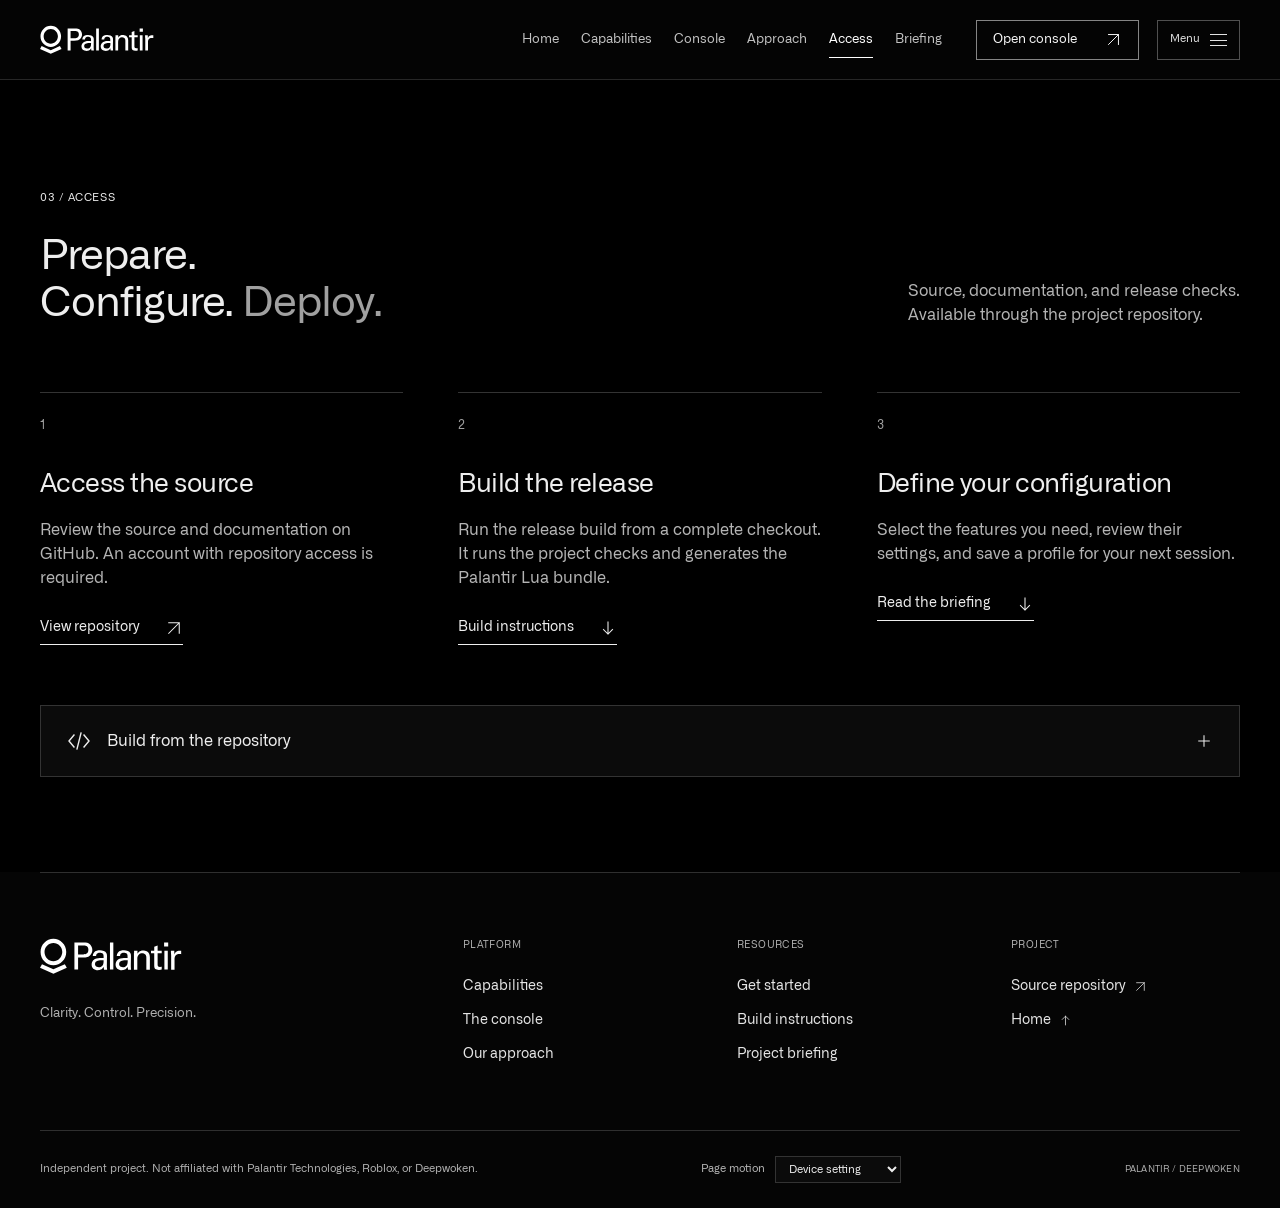
==== commit 3d18cc40: "Allow full page motion on reduced-motion devices" ====
--- a/website/access/index.html
+++ b/website/access/index.html
@@ -18,6 +18,17 @@
       const root = document.documentElement;
       const page = root.dataset?.page || 'home';
       let arriving = false;
+      let motionPreference = 'system';
+      try {
+        const saved = localStorage.getItem('palantir.motion.v1');
+        if (['system', 'full', 'reduced'].includes(saved)) motionPreference = saved;
+      } catch { /* Device settings remain the fallback. */ }
+      const systemReduced = typeof matchMedia === 'function' && matchMedia('(prefers-reduced-motion: reduce)').matches;
+      const motion = motionPreference === 'system' ? (systemReduced ? 'reduced' : 'full') : motionPreference;
+      if (root.dataset) {
+        root.dataset.motionPreference = motionPreference;
+        root.dataset.motion = motion;
+      }
       try {
         if (typeof location.href === 'string') {
           const aliases = {'#features':'capabilities/','#interface':'console/','#approach':'approach/','#guide':'access/','#questions':'briefing/','#build-guide':'access/#build-guide'};
@@ -32,7 +43,7 @@
             const marker = JSON.parse(rawMarker || 'null');
             const age = Date.now() - Number(marker?.at);
             arriving = marker?.url === location.href && age >= 0 && age < 15000
-              && !(typeof matchMedia === 'function' && matchMedia('(prefers-reduced-motion: reduce)').matches);
+              && motion !== 'reduced';
             if (arriving) root.classList.add('page-arriving');
           } catch { /* Navigation still works when storage is unavailable. */ }
         }
@@ -46,17 +57,18 @@
   </script>
   <link rel="icon" href="../favicon.svg?v=20261020-official-mark" type="image/svg+xml">
   <link rel="stylesheet" href="../palantir-preview.css?v=20261022-isolated">
-  <link rel="stylesheet" href="../styles.css?v=20261022-pages">
-  <link rel="stylesheet" href="../motion.css?v=20261022-pages">
+  <link rel="stylesheet" href="../styles.css?v=20261022-motion">
+  <link rel="stylesheet" href="../motion.css?v=20261022-motion">
   <link rel="preload" href="../assets/fonts/AllianceNo1-Regular.woff2" as="font" type="font/woff2" crossorigin>
   <link rel="preload" href="../assets/fonts/AllianceNo2-Regular.woff2" as="font" type="font/woff2" crossorigin>
   <link rel="stylesheet" href="../brand.css?v=20261022-editorial">
-  <link rel="stylesheet" href="../transitions.css?v=20261022-pages">
-  <script src="../motion.js?v=20261022-pages" defer></script>
-  <script src="../app.js?v=20261022-pages" defer></script>
-  <script src="../transitions.js?v=20261022-pages" defer></script>
+  <link rel="stylesheet" href="../transitions.css?v=20261022-motion">
+  <script src="../motion-preference.js?v=20261022-motion" defer></script>
+  <script src="../motion.js?v=20261022-motion" defer></script>
+  <script src="../app.js?v=20261022-motion" defer></script>
+  <script src="../transitions.js?v=20261022-motion" defer></script>
   <script src="../palantir-controls.js?v=20261020-palantir" defer></script>
-  <script src="../palantir-preview.js?v=20261022-pages" defer></script>
+  <script src="../palantir-preview.js?v=20261022-motion" defer></script>
 </head>
 <body>
   <a class="skip-link" href="#main">Skip to content</a>
@@ -126,7 +138,7 @@
       <div class="footer-column"><h2>RESOURCES</h2><a href="../access/" aria-current="page">Get started</a><a href="#build-guide">Build instructions</a><a href="../briefing/">Project briefing</a></div>
       <div class="footer-column"><h2>PROJECT</h2><a href="https://github.com/corax32/palantir-main" target="_blank" rel="noopener noreferrer">Source repository <svg class="icon" aria-hidden="true" focusable="false"><use href="#arrow-up-right"/></svg></a><a href=".././">Home <svg class="icon" aria-hidden="true" focusable="false"><use href="#arrow-up"/></svg></a></div>
     </div>
-    <div class="footer-bottom section-shell"><p>Independent project. Not affiliated with Palantir Technologies, Roblox, or Deepwoken.</p><span>PALANTIR / DEEPWOKEN</span></div>
+    <div class="footer-bottom section-shell"><p>Independent project. Not affiliated with Palantir Technologies, Roblox, or Deepwoken.</p><label class="motion-setting" for="motion-preference">Page motion<select id="motion-preference"><option value="system">Device setting</option><option value="full">Full animation</option><option value="reduced">Reduced motion</option></select></label><span>PALANTIR / DEEPWOKEN</span></div>
   </footer>
 </body>
 </html>
--- a/website/styles.css
+++ b/website/styles.css
@@ -184,6 +184,9 @@
 .footer-column .icon { width:13px; height:13px; }
 .footer-bottom { display:flex; align-items:center; justify-content:space-between; gap:35px; border-top:1px solid #ffffff2b; padding-block:25px; font-size:11px; color:#b0b0b0; }
 .footer-bottom span { font-size:9px; letter-spacing:.03em; white-space:nowrap; }
+.motion-setting { display:flex; align-items:center; gap:10px; white-space:nowrap; font-size:11px; color:var(--muted); }
+.motion-setting select { border:1px solid var(--line); border-radius:0; padding:6px 9px; background:var(--surface); color:var(--text); max-width:170px; }
+.motion-setting select:focus-visible { outline-offset:3px; }
 
 @media (max-width:1100px) {
   :root { --gutter:30px; }
@@ -288,8 +291,10 @@
   .footer-brand { grid-column:1/-1; }
   .footer-column a { font-size:13px; }
 }
+html[data-motion="reduced"] { scroll-behavior:auto; }
+html[data-motion="reduced"] *,html[data-motion="reduced"] *::before,html[data-motion="reduced"] *::after { transition:none!important; animation:none!important; }
 @media (prefers-reduced-motion:reduce) {
-  html { scroll-behavior:auto; }
-  *,*::before,*::after { transition:none!important; animation:none!important; }
-  .feature:hover h3,.text-link:hover .icon,.closing-link:hover .icon,.hero-explore:hover .icon { transform:none; }
-}
+  html:not([data-motion="full"]) { scroll-behavior:auto; }
+  html:not([data-motion="full"]) *,html:not([data-motion="full"]) *::before,html:not([data-motion="full"]) *::after { transition:none!important; animation:none!important; }
+  html:not([data-motion="full"]) :is(.feature:hover h3,.text-link:hover .icon,.closing-link:hover .icon,.hero-explore:hover .icon) { transform:none; }
+}
--- a/website/motion.css
+++ b/website/motion.css
@@ -31,13 +31,13 @@
 @media (max-width: 520px) { .intro-skip { right: 20px; bottom: 24px; } }
 @media (prefers-reduced-motion: reduce) {
   /* Keep the introduction visible, using only a gentle opacity reveal. */
-  .intro-pending .site-intro { display: grid; animation: intro-exit .3s linear 2.7s forwards !important; }
-  .intro-fill { animation: intro-fill .5s ease .15s both !important; }
-  .intro-outline { opacity: 0; }
-  .intro-frame { opacity: .4; }
-  .hero-copy .muted-word { background: none; color: #aaa; }
-  .text-link::after, .feature::before { transition: none; }
-  .button:hover, .button:hover .icon, .button:focus-visible .icon, .text-link:hover .icon, .text-link:focus-visible .icon, .nav-project:hover .icon, .nav-project:focus-visible .icon, .feature:hover .feature-top .icon, .approach-visual:hover .orbit, .approach-visual:hover .orbit-mark, .closing-arrow:hover .icon, .closing-arrow:focus-visible .icon { transform: none; }
+  html:not([data-motion="full"]).intro-pending .site-intro { display: grid; animation: intro-exit .3s linear 2.7s forwards !important; }
+  html:not([data-motion="full"]) .intro-fill { animation: intro-fill .5s ease .15s both !important; }
+  html:not([data-motion="full"]) .intro-outline { opacity: 0; }
+  html:not([data-motion="full"]) .intro-frame { opacity: .4; }
+  html:not([data-motion="full"]) .hero-copy .muted-word { background: none; color: #aaa; }
+  html:not([data-motion="full"]) .text-link::after,html:not([data-motion="full"]) .feature::before { transition:none; }
+  html:not([data-motion="full"]) :is(.button:hover, .button:hover .icon, .button:focus-visible .icon, .text-link:hover .icon, .text-link:focus-visible .icon, .nav-project:hover .icon, .nav-project:focus-visible .icon, .feature:hover .feature-top .icon, .approach-visual:hover .orbit, .approach-visual:hover .orbit-mark, .closing-arrow:hover .icon, .closing-arrow:focus-visible .icon) { transform: none; }
 }
 
 .intro-ready .intro-logo, .intro-ready .intro-fill, .intro-ready .intro-wordmark, .intro-ready .intro-caption { animation: none !important; opacity: 1; transform: none; }
--- a/website/transitions.css
+++ b/website/transitions.css
@@ -79,7 +79,9 @@
   to { visibility: hidden; }
 }
 
+html[data-motion="reduced"] #page-transition { display:none!important; animation:none!important; }
+html[data-motion="reduced"] #page-transition * { animation:none!important; transition:none!important; }
 @media (prefers-reduced-motion: reduce) {
-  #page-transition { display: none !important; animation: none !important; }
-  #page-transition * { animation: none !important; transition: none !important; }
+  html:not([data-motion="full"]) #page-transition { display:none!important; animation:none!important; }
+  html:not([data-motion="full"]) #page-transition * { animation:none!important; transition:none!important; }
 }
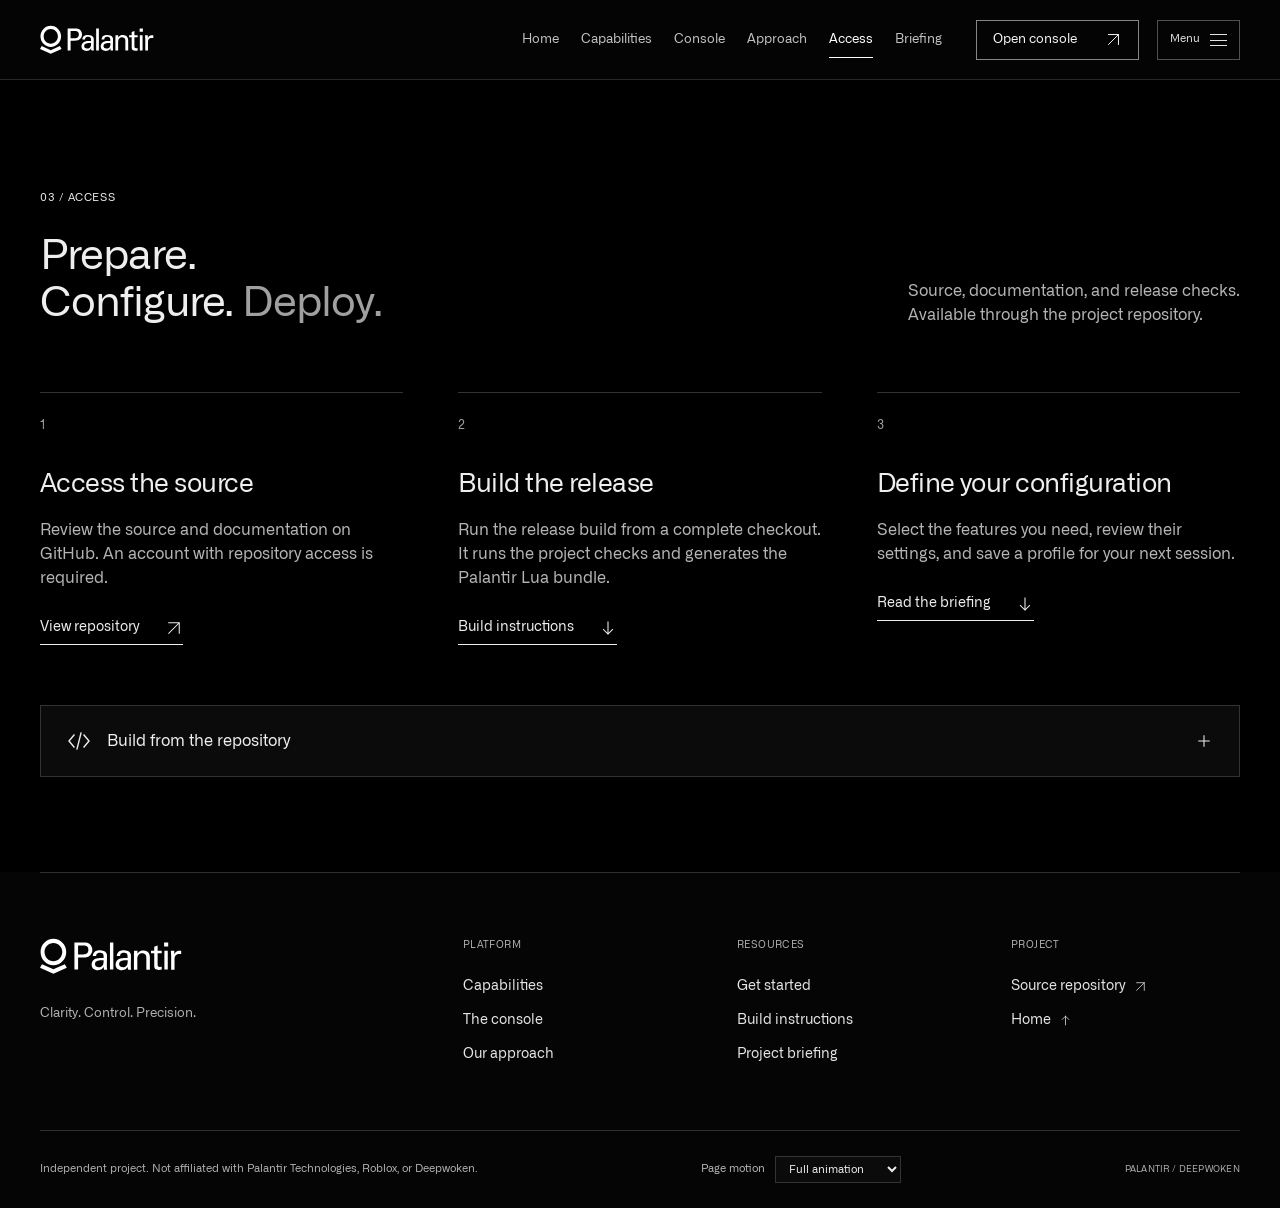
==== commit 0a673202: "Enable full website animations by default" ====
--- a/website/access/index.html
+++ b/website/access/index.html
@@ -10,19 +10,19 @@
   <meta property="og:title" content="Access — Palantir">
   <meta property="og:description" content="Palantir brings situational awareness and precise control to Deepwoken. Combat analysis, world visuals, and session tools in one interface.">
   <meta property="og:type" content="website">
-  <meta property="og:url" content="https://corax32.github.io/palantir-z/access/">
-  <link rel="canonical" href="https://corax32.github.io/palantir-z/access/">
+  <meta property="og:url" content="https://palantir-x.com/access/">
+  <link rel="canonical" href="https://palantir-x.com/access/">
   <title>Access — Palantir</title>
   <script>
     (() => {
       const root = document.documentElement;
       const page = root.dataset?.page || 'home';
       let arriving = false;
-      let motionPreference = 'system';
+      let motionPreference = 'full';
       try {
         const saved = localStorage.getItem('palantir.motion.v1');
         if (['system', 'full', 'reduced'].includes(saved)) motionPreference = saved;
-      } catch { /* Device settings remain the fallback. */ }
+      } catch { /* Full animation remains the fallback. */ }
       const systemReduced = typeof matchMedia === 'function' && matchMedia('(prefers-reduced-motion: reduce)').matches;
       const motion = motionPreference === 'system' ? (systemReduced ? 'reduced' : 'full') : motionPreference;
       if (root.dataset) {
@@ -62,8 +62,8 @@
   <link rel="preload" href="../assets/fonts/AllianceNo1-Regular.woff2" as="font" type="font/woff2" crossorigin>
   <link rel="preload" href="../assets/fonts/AllianceNo2-Regular.woff2" as="font" type="font/woff2" crossorigin>
   <link rel="stylesheet" href="../brand.css?v=20261022-editorial">
-  <link rel="stylesheet" href="../transitions.css?v=20261022-motion">
-  <script src="../motion-preference.js?v=20261022-motion" defer></script>
+  <link rel="stylesheet" href="../transitions.css?v=20261022-black-transition">
+  <script src="../motion-preference.js?v=20261023-full-default" defer></script>
   <script src="../motion.js?v=20261022-motion" defer></script>
   <script src="../app.js?v=20261022-motion" defer></script>
   <script src="../transitions.js?v=20261022-motion" defer></script>
@@ -138,7 +138,7 @@
       <div class="footer-column"><h2>RESOURCES</h2><a href="../access/" aria-current="page">Get started</a><a href="#build-guide">Build instructions</a><a href="../briefing/">Project briefing</a></div>
       <div class="footer-column"><h2>PROJECT</h2><a href="https://github.com/corax32/palantir-main" target="_blank" rel="noopener noreferrer">Source repository <svg class="icon" aria-hidden="true" focusable="false"><use href="#arrow-up-right"/></svg></a><a href=".././">Home <svg class="icon" aria-hidden="true" focusable="false"><use href="#arrow-up"/></svg></a></div>
     </div>
-    <div class="footer-bottom section-shell"><p>Independent project. Not affiliated with Palantir Technologies, Roblox, or Deepwoken.</p><label class="motion-setting" for="motion-preference">Page motion<select id="motion-preference"><option value="system">Device setting</option><option value="full">Full animation</option><option value="reduced">Reduced motion</option></select></label><span>PALANTIR / DEEPWOKEN</span></div>
+    <div class="footer-bottom section-shell"><p>Independent project. Not affiliated with Palantir Technologies, Roblox, or Deepwoken.</p><label class="motion-setting" for="motion-preference">Page motion<select id="motion-preference"><option value="full">Full animation</option><option value="system">Device setting</option><option value="reduced">Reduced motion</option></select></label><span>PALANTIR / DEEPWOKEN</span></div>
   </footer>
 </body>
 </html>
--- a/website/transitions.css
+++ b/website/transitions.css
@@ -20,7 +20,7 @@
 #page-transition .transition-curtain {
   position: absolute;
   inset: -20vmax;
-  background: #202020;
+  background: #000000;
   transform: translate3d(0, 105%, 0) rotate(-8deg);
 }
 
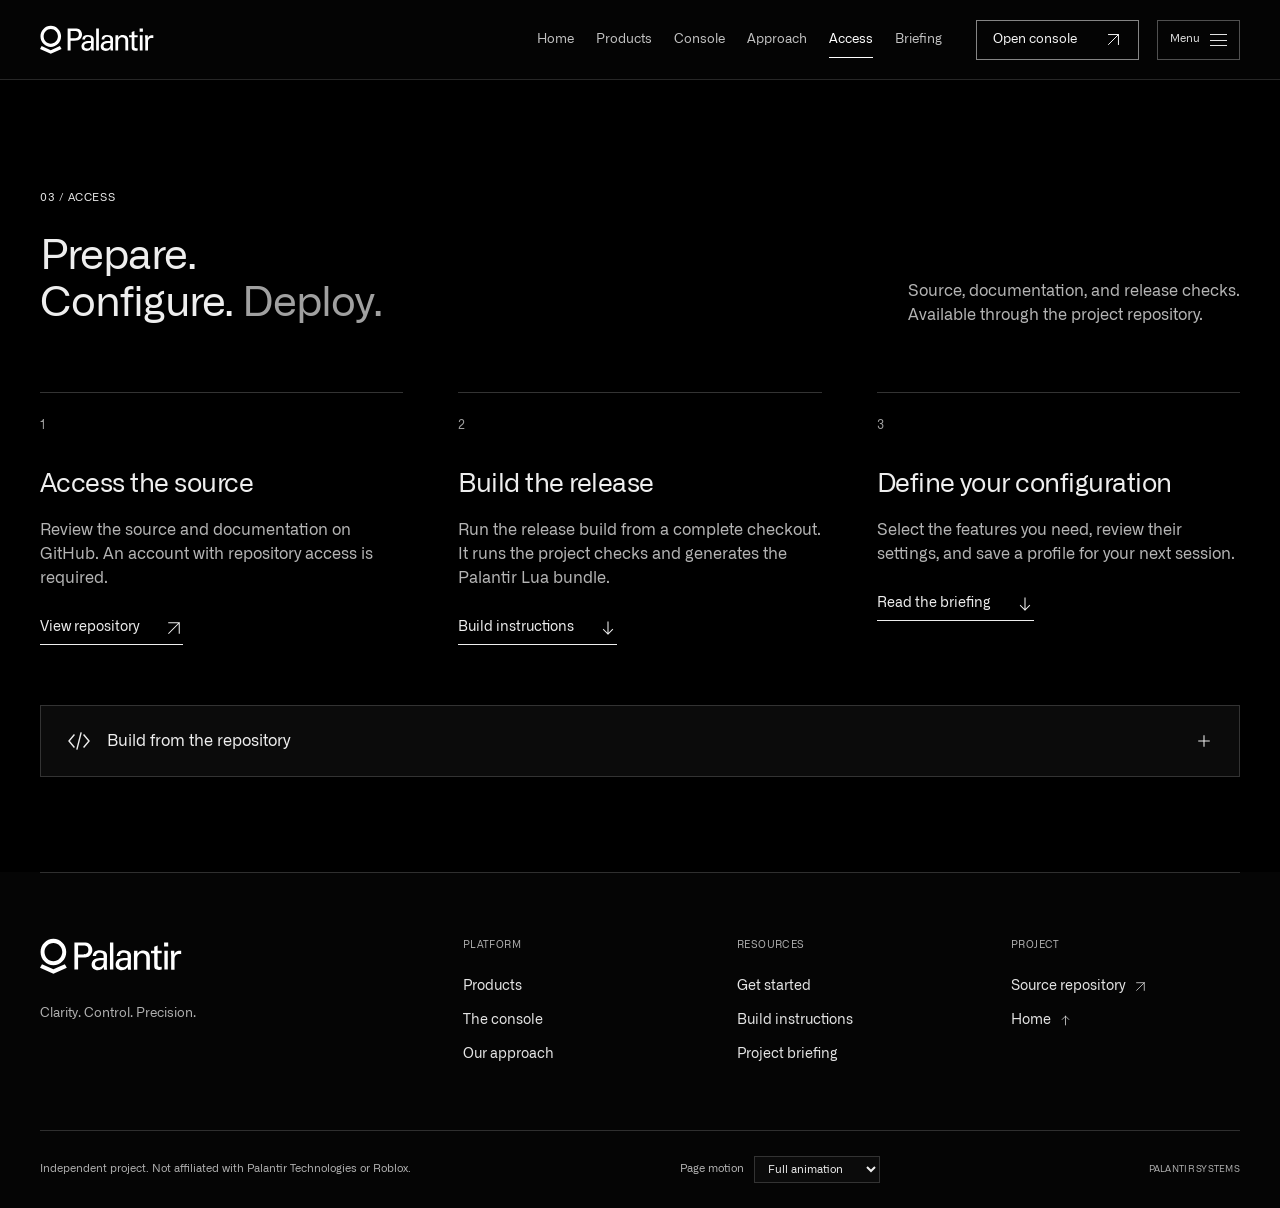
==== commit 03d57442: "Publish Products page and neutral site branding" ====
--- a/website/access/index.html
+++ b/website/access/index.html
@@ -6,9 +6,9 @@
   <meta name="viewport" content="width=device-width, initial-scale=1">
   <meta name="theme-color" content="#000000">
   <meta name="color-scheme" content="dark">
-  <meta name="description" content="Palantir brings situational awareness and precise control to Deepwoken. Combat analysis, world visuals, and session tools in one interface.">
+  <meta name="description" content="Palantir brings combat analysis, world visuals, and session tools into one configurable interface.">
   <meta property="og:title" content="Access — Palantir">
-  <meta property="og:description" content="Palantir brings situational awareness and precise control to Deepwoken. Combat analysis, world visuals, and session tools in one interface.">
+  <meta property="og:description" content="Palantir brings combat analysis, world visuals, and session tools into one configurable interface.">
   <meta property="og:type" content="website">
   <meta property="og:url" content="https://palantir-x.com/access/">
   <link rel="canonical" href="https://palantir-x.com/access/">
@@ -31,7 +31,7 @@
       }
       try {
         if (typeof location.href === 'string') {
-          const aliases = {'#features':'capabilities/','#interface':'console/','#approach':'approach/','#guide':'access/','#questions':'briefing/','#build-guide':'access/#build-guide'};
+          const aliases = {'#features':'products/','#interface':'console/','#approach':'approach/','#guide':'access/','#questions':'briefing/','#build-guide':'access/#build-guide'};
           if (page === 'home' && aliases[location.hash]) {
             location.replace(new URL(aliases[location.hash], location.href).href);
             return;
@@ -66,7 +66,7 @@
   <script src="../motion-preference.js?v=20261023-full-default" defer></script>
   <script src="../motion.js?v=20261022-motion" defer></script>
   <script src="../app.js?v=20261022-motion" defer></script>
-  <script src="../transitions.js?v=20261022-motion" defer></script>
+  <script src="../transitions.js?v=20261023-products" defer></script>
   <script src="../palantir-controls.js?v=20261020-palantir" defer></script>
   <script src="../palantir-preview.js?v=20261022-motion" defer></script>
 </head>
@@ -113,14 +113,14 @@
 
   <header class="site-header">
     <a class="brand" href=".././" aria-label="Palantir home"><img class="brand-logo" src="../assets/palantir-wordmark.svg" width="83" height="21" alt="" aria-hidden="true"></a>
-    <div class="header-shortcuts" role="navigation" aria-label="Page tabs"><a href=".././">Home</a><a href="../capabilities/">Capabilities</a><a href="../console/">Console</a><a href="../approach/">Approach</a><a href="../access/" aria-current="page">Access</a><a href="../briefing/">Briefing</a></div>
+    <div class="header-shortcuts" role="navigation" aria-label="Page tabs"><a href=".././">Home</a><a href="../products/">Products</a><a href="../console/">Console</a><a href="../approach/">Approach</a><a href="../access/" aria-current="page">Access</a><a href="../briefing/">Briefing</a></div>
     <div class="header-actions">
       <a class="header-start" href="../console/">Open console <svg class="icon" aria-hidden="true" focusable="false"><use href="#arrow-up-right"/></svg></a>
       <button class="menu-toggle" type="button" aria-expanded="false" aria-controls="navigation"><span>Menu</span><span class="menu-lines" aria-hidden="true"></span></button>
     </div>
     <nav id="navigation" aria-label="Main navigation">
-      <div class="nav-main"><span class="nav-label">NAVIGATION</span><a href=".././">Home <svg class="icon" aria-hidden="true" focusable="false"><use href="#arrow-up-right"/></svg></a><a href="../capabilities/">Capabilities <svg class="icon" aria-hidden="true" focusable="false"><use href="#arrow-up-right"/></svg></a><a href="../console/">The console <svg class="icon" aria-hidden="true" focusable="false"><use href="#arrow-up-right"/></svg></a><a href="../approach/">Our approach <svg class="icon" aria-hidden="true" focusable="false"><use href="#arrow-up-right"/></svg></a><a href="../access/" aria-current="page">Access <svg class="icon" aria-hidden="true" focusable="false"><use href="#arrow-up-right"/></svg></a></div>
-      <div class="nav-aside"><span class="nav-label">PALANTIR / DEEPWOKEN</span><p>Clarity.<br>Control.<br>Precision.</p><a href="../briefing/">Project briefing <svg class="icon" aria-hidden="true" focusable="false"><use href="#arrow-right"/></svg></a><a href="https://github.com/corax32/palantir-main" target="_blank" rel="noopener noreferrer">Source repository <svg class="icon" aria-hidden="true" focusable="false"><use href="#arrow-up-right"/></svg></a></div>
+      <div class="nav-main"><span class="nav-label">NAVIGATION</span><a href=".././">Home <svg class="icon" aria-hidden="true" focusable="false"><use href="#arrow-up-right"/></svg></a><a href="../products/">Products <svg class="icon" aria-hidden="true" focusable="false"><use href="#arrow-up-right"/></svg></a><a href="../console/">The console <svg class="icon" aria-hidden="true" focusable="false"><use href="#arrow-up-right"/></svg></a><a href="../approach/">Our approach <svg class="icon" aria-hidden="true" focusable="false"><use href="#arrow-up-right"/></svg></a><a href="../access/" aria-current="page">Access <svg class="icon" aria-hidden="true" focusable="false"><use href="#arrow-up-right"/></svg></a></div>
+      <div class="nav-aside"><span class="nav-label">PALANTIR SYSTEMS</span><p>Clarity.<br>Control.<br>Precision.</p><a href="../briefing/">Project briefing <svg class="icon" aria-hidden="true" focusable="false"><use href="#arrow-right"/></svg></a><a href="https://github.com/corax32/palantir-main" target="_blank" rel="noopener noreferrer">Source repository <svg class="icon" aria-hidden="true" focusable="false"><use href="#arrow-up-right"/></svg></a></div>
     </nav>
   </header>
 
@@ -134,11 +134,11 @@
   <footer class="site-footer">
     <div class="footer-main section-shell">
       <div class="footer-brand"><a class="brand" href=".././" aria-label="Palantir home"><img class="brand-logo" src="../assets/palantir-wordmark.svg" width="83" height="21" alt="" aria-hidden="true"></a><p>Clarity. Control. Precision.</p></div>
-      <div class="footer-column"><h2>PLATFORM</h2><a href="../capabilities/">Capabilities</a><a href="../console/">The console</a><a href="../approach/">Our approach</a></div>
+      <div class="footer-column"><h2>PLATFORM</h2><a href="../products/">Products</a><a href="../console/">The console</a><a href="../approach/">Our approach</a></div>
       <div class="footer-column"><h2>RESOURCES</h2><a href="../access/" aria-current="page">Get started</a><a href="#build-guide">Build instructions</a><a href="../briefing/">Project briefing</a></div>
       <div class="footer-column"><h2>PROJECT</h2><a href="https://github.com/corax32/palantir-main" target="_blank" rel="noopener noreferrer">Source repository <svg class="icon" aria-hidden="true" focusable="false"><use href="#arrow-up-right"/></svg></a><a href=".././">Home <svg class="icon" aria-hidden="true" focusable="false"><use href="#arrow-up"/></svg></a></div>
     </div>
-    <div class="footer-bottom section-shell"><p>Independent project. Not affiliated with Palantir Technologies, Roblox, or Deepwoken.</p><label class="motion-setting" for="motion-preference">Page motion<select id="motion-preference"><option value="full">Full animation</option><option value="system">Device setting</option><option value="reduced">Reduced motion</option></select></label><span>PALANTIR / DEEPWOKEN</span></div>
+    <div class="footer-bottom section-shell"><p>Independent project. Not affiliated with Palantir Technologies or Roblox.</p><label class="motion-setting" for="motion-preference">Page motion<select id="motion-preference"><option value="full">Full animation</option><option value="system">Device setting</option><option value="reduced">Reduced motion</option></select></label><span>PALANTIR SYSTEMS</span></div>
   </footer>
 </body>
 </html>
